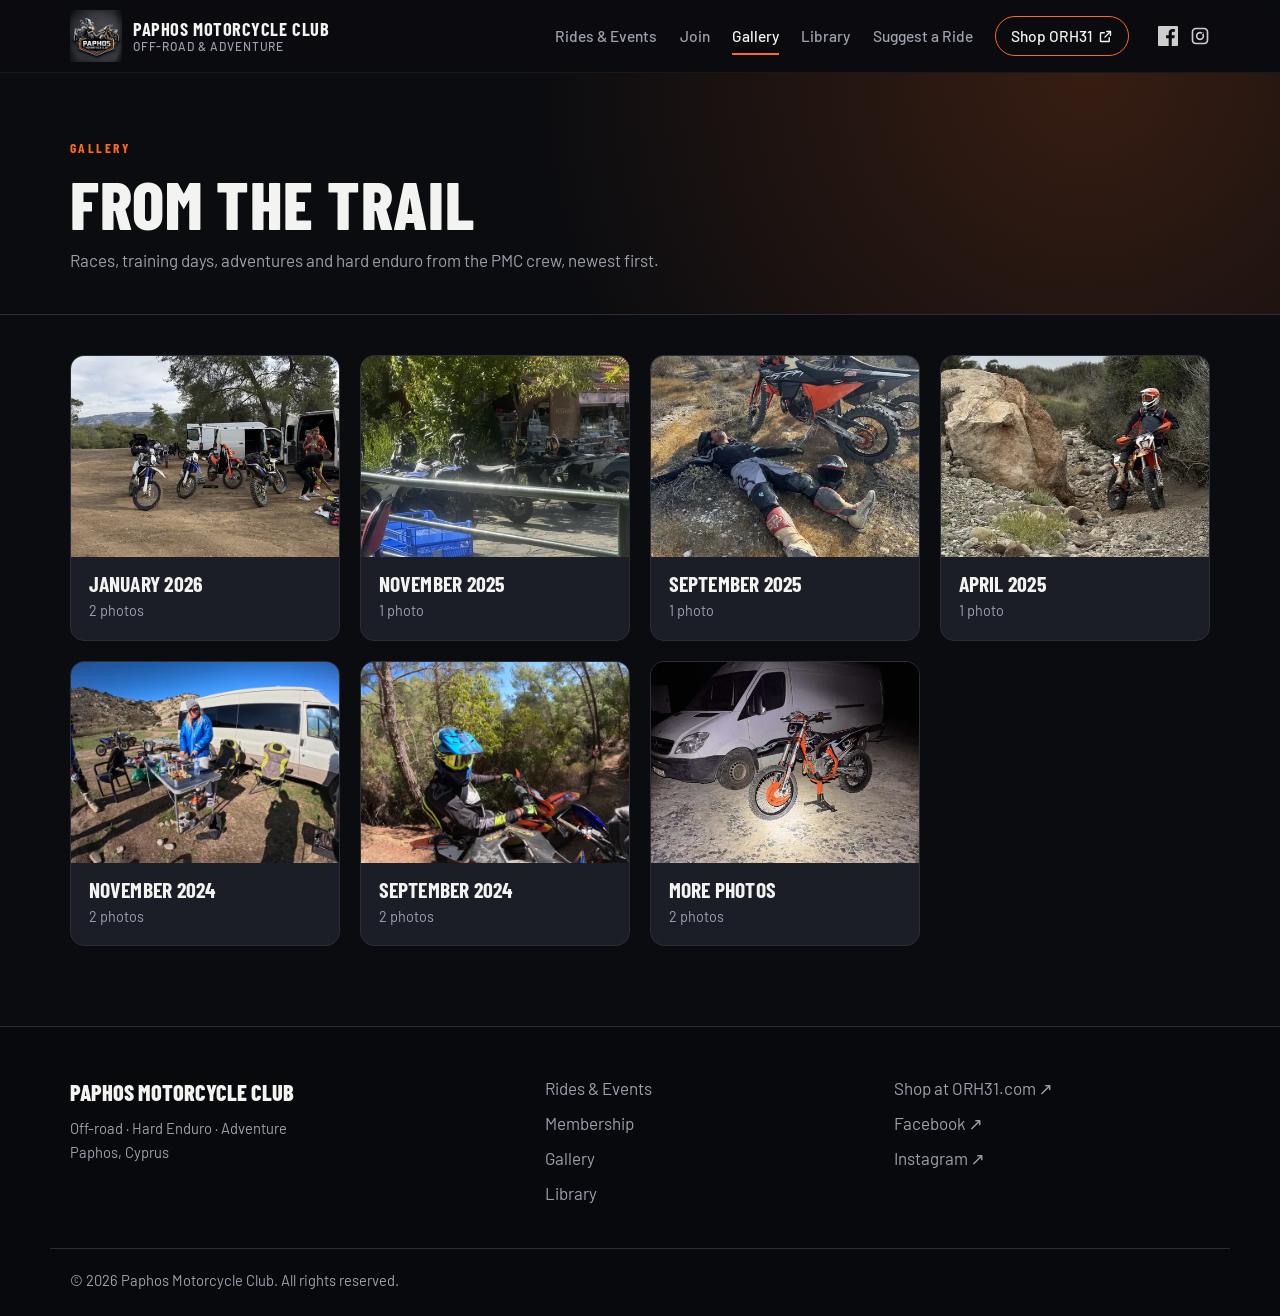
==== gallery.html @ 5f2ffc58 "Move gallery to its own page with dated albums - gallery.html: album list + album view (shareable li" ====
<!DOCTYPE html>
<html lang="en">
<head>
  <meta charset="UTF-8" />
  <meta name="viewport" content="width=device-width, initial-scale=1" />
  <title>Gallery | Paphos Motorcycle Club</title>
  <meta name="description" content="Photo albums from Paphos Motorcycle Club rides, races, coaching days and adventures in Cyprus." />
  <meta name="theme-color" content="#0b0c10" />
  <link rel="canonical" href="https://www.paphosmc.org/gallery.html" />

  <!-- Social share preview -->
  <meta property="og:type" content="website" />
  <meta property="og:title" content="Paphos Motorcycle Club" />
  <meta property="og:description" content="Street, dirt, adventure – we ride it all. Rides, coaching and events in Paphos, Cyprus." />
  <meta property="og:url" content="https://www.paphosmc.org/" />
  <meta property="og:image" content="https://www.paphosmc.org/assets/og-image.jpg" />
  <meta name="twitter:card" content="summary_large_image" />

  <link rel="icon" type="image/png" href="assets/favicon.png" />
  <link rel="apple-touch-icon" href="assets/apple-touch-icon.png" />

  <link rel="preconnect" href="https://fonts.googleapis.com" />
  <link rel="preconnect" href="https://fonts.gstatic.com" crossorigin />
  <link href="https://fonts.googleapis.com/css2?family=Barlow+Condensed:wght@600;700;800&family=Barlow:wght@400;500;600&display=swap" rel="stylesheet" />

  <link rel="stylesheet" href="style.css?v=3" />
</head>
<body>
  <a class="skip-link" href="#main">Skip to content</a>

  <!-- ============ HEADER ============ -->
  <header class="site-header" id="top">
    <div class="container header-inner">
      <a href="index.html" class="brand" aria-label="Paphos Motorcycle Club – home">
        <picture>
          <source srcset="assets/pmc-logo-256.webp" type="image/webp" />
          <img src="assets/pmc-logo-256.png" alt="" width="52" height="52" class="brand-logo" />
        </picture>
        <span class="brand-text">
          Paphos Motorcycle Club
          <small>Off-Road &amp; Adventure</small>
        </span>
      </a>

      <button class="nav-toggle" aria-expanded="false" aria-controls="main-nav" aria-label="Open menu">
        <span></span><span></span><span></span>
      </button>

      <nav class="main-nav" id="main-nav" aria-label="Main">
        <a href="index.html#events">Rides &amp; Events</a>
        <a href="index.html#membership">Join</a>
        <a href="gallery.html" aria-current="page">Gallery</a>
        <a href="index.html#library">Library</a>
        <a href="index.html#ideas">Suggest a Ride</a>
        <a href="https://orh31.com" class="nav-shop" target="_blank" rel="noopener">
          Shop ORH31
          <svg viewBox="0 0 24 24" aria-hidden="true"><path d="M14 4h6v6M20 4l-9 9M18 14v5a1 1 0 0 1-1 1H5a1 1 0 0 1-1-1V7a1 1 0 0 1 1-1h5" /></svg>
        </a>
        <div class="nav-social">
          <a href="https://www.facebook.com/paphosmotoclub.paphosmotoclub" target="_blank" rel="noopener" aria-label="Facebook">
            <img src="assets/facebook.svg" alt="" width="20" height="20" />
          </a>
          <a href="https://www.instagram.com/paphos_moto_club/" target="_blank" rel="noopener" aria-label="Instagram">
            <img src="assets/instagram.svg" alt="" width="20" height="20" />
          </a>
        </div>
      </nav>
    </div>
  </header>

  <main id="main" class="gallery-page">
    <section class="page-hero">
      <div class="container">
        <p class="eyebrow">Gallery</p>
        <h1>From the trail</h1>
        <p class="muted">Races, training days, adventures and hard enduro from the PMC crew, newest first.</p>
      </div>
    </section>

    <section class="section section-tight">
      <div class="container">
        <!-- Album list (default view) -->
        <div id="album-list" class="album-grid" aria-live="polite">
          <div class="skeleton"></div><div class="skeleton"></div><div class="skeleton"></div>
        </div>

        <!-- Single album view (shown when an album is opened) -->
        <div id="album-view" hidden>
          <a href="gallery.html" class="back-link" id="album-back">← All albums</a>
          <div class="album-head">
            <h2 id="album-title"></h2>
            <p class="muted" id="album-meta"></p>
          </div>
          <div id="album-photos" class="gallery-grid"></div>
        </div>
      </div>
    </section>
  </main>

  <!-- ============ FOOTER ============ -->
  <footer class="site-footer">
    <div class="container footer-grid">
      <div>
        <div class="footer-brand">Paphos Motorcycle Club</div>
        <p class="muted small">Off-road · Hard Enduro · Adventure<br />Paphos, Cyprus</p>
      </div>
      <nav class="footer-links" aria-label="Footer">
        <a href="index.html#events">Rides &amp; Events</a>
        <a href="index.html#membership">Membership</a>
        <a href="gallery.html">Gallery</a>
        <a href="index.html#library">Library</a>
      </nav>
      <div class="footer-links">
        <a href="https://orh31.com" target="_blank" rel="noopener">Shop at ORH31.com ↗</a>
        <a href="https://www.facebook.com/paphosmotoclub.paphosmotoclub" target="_blank" rel="noopener">Facebook ↗</a>
        <a href="https://www.instagram.com/paphos_moto_club/" target="_blank" rel="noopener">Instagram ↗</a>
      </div>
    </div>
    <div class="container footer-bottom muted small">
      &copy; <span id="year"></span> Paphos Motorcycle Club. All rights reserved.
    </div>
  </footer>

  <!-- ============ LIGHTBOX ============ -->
  <dialog id="lightbox" class="lightbox" aria-label="Photo viewer">
    <button class="lb-btn lb-close" aria-label="Close">&times;</button>
    <button class="lb-btn lb-prev" aria-label="Previous photo">&#8249;</button>
    <img id="lightbox-img" alt="" />
    <button class="lb-btn lb-next" aria-label="Next photo">&#8250;</button>
  </dialog>

  <script src="script.js?v=3" defer></script>
</body>
</html>
---- style.css ----
/* =========================================================
   Paphos Motorcycle Club – styles
   ========================================================= */

:root {
  --bg: #0b0c10;
  --bg-2: #13151b;
  --bg-3: #1b1e26;
  --line: #2a2e39;
  --text: #f3f3f1;
  --muted: #9da1ad;
  --accent: #ff6a1a;
  --accent-2: #ff8c42;
  --radius: 14px;
  --radius-sm: 10px;
  --shadow: 0 20px 50px rgba(0, 0, 0, 0.45);
  --font-display: "Barlow Condensed", "Arial Narrow", system-ui, sans-serif;
  --font-body: "Barlow", system-ui, -apple-system, "Segoe UI", sans-serif;
  --header-h: 72px;
}

*, *::before, *::after { box-sizing: border-box; }

html { scroll-behavior: smooth; scroll-padding-top: calc(var(--header-h) + 12px); }
@media (prefers-reduced-motion: reduce) { html { scroll-behavior: auto; } * { transition: none !important; animation: none !important; } }

body {
  margin: 0;
  background: var(--bg);
  color: var(--text);
  font-family: var(--font-body);
  font-size: 1.0625rem;
  line-height: 1.6;
  -webkit-font-smoothing: antialiased;
}

[hidden] { display: none !important; }
img { max-width: 100%; display: block; }
a { color: var(--accent-2); text-decoration: none; }
a:hover { color: var(--accent); }
h1, h2, h3 { font-family: var(--font-display); line-height: 1.05; margin: 0 0 0.5rem; letter-spacing: 0.01em; }
h2 { font-size: clamp(2rem, 4.5vw, 2.9rem); text-transform: uppercase; }
h3 { font-size: 1.45rem; }
p { margin: 0 0 1rem; }

.container { width: 100%; max-width: 1180px; margin: 0 auto; padding: 0 1.25rem; }
.muted { color: var(--muted); }
.small { font-size: 0.92rem; }
.eyebrow {
  font-family: var(--font-display);
  font-weight: 700;
  text-transform: uppercase;
  letter-spacing: 0.18em;
  font-size: 0.85rem;
  color: var(--accent);
  margin-bottom: 0.6rem;
}

:focus-visible { outline: 2px solid var(--accent); outline-offset: 3px; border-radius: 4px; }

.skip-link {
  position: absolute; left: -999px; top: 0.5rem; z-index: 100;
  background: var(--accent); color: #111; padding: 0.5rem 1rem; border-radius: 6px;
}
.skip-link:focus { left: 0.5rem; }

/* ---------------- Buttons ---------------- */

.btn {
  display: inline-flex; align-items: center; justify-content: center; gap: 0.5rem;
  min-height: 48px;
  padding: 0.75rem 1.5rem;
  border-radius: 999px;
  border: 1.5px solid transparent;
  font: 600 1rem var(--font-body);
  cursor: pointer;
  transition: transform 0.15s ease, background 0.2s ease, border-color 0.2s ease, box-shadow 0.2s ease;
}
.btn svg { width: 18px; height: 18px; fill: none; stroke: currentColor; stroke-width: 2.2; stroke-linecap: round; stroke-linejoin: round; }
.btn-primary { background: var(--accent); color: #111; box-shadow: 0 10px 30px rgba(255, 106, 26, 0.25); }
.btn-primary:hover { background: var(--accent-2); color: #111; transform: translateY(-2px); }
.btn-ghost { border-color: rgba(255, 255, 255, 0.35); color: var(--text); background: rgba(0, 0, 0, 0.25); backdrop-filter: blur(4px); }
.btn-ghost:hover { border-color: #fff; color: #fff; }
.btn-block { width: 100%; }
.btn-lg { min-height: 56px; padding: 0.9rem 2rem; font-size: 1.1rem; }
.btn[disabled] { opacity: 0.6; cursor: wait; transform: none; }

/* ---------------- Header ---------------- */

.site-header {
  position: sticky; top: 0; z-index: 50;
  background: rgba(11, 12, 16, 0.82);
  backdrop-filter: blur(14px);
  -webkit-backdrop-filter: blur(14px);
  border-bottom: 1px solid rgba(255, 255, 255, 0.06);
}
.header-inner { display: flex; align-items: center; justify-content: space-between; height: var(--header-h); gap: 1rem; }

.brand { display: flex; align-items: center; gap: 0.7rem; color: var(--text); }
.brand:hover { color: var(--text); }
.brand-logo { width: 52px; height: 52px; object-fit: contain; }
.brand-text { display: flex; flex-direction: column; font-family: var(--font-display); font-weight: 700; font-size: 1.15rem; text-transform: uppercase; letter-spacing: 0.03em; line-height: 1.1; }
.brand-text small { font-family: var(--font-body); font-weight: 500; font-size: 0.75rem; letter-spacing: 0.08em; color: var(--muted); }

.main-nav { display: flex; align-items: center; gap: 1.4rem; }
.main-nav > a { color: var(--muted); font-weight: 500; font-size: 0.97rem; position: relative; padding: 0.4rem 0; }
.main-nav > a:hover { color: var(--text); }
.main-nav > a:not(.nav-shop)::after {
  content: ""; position: absolute; left: 0; right: 0; bottom: 0; height: 2px;
  background: var(--accent); transform: scaleX(0); transform-origin: left; transition: transform 0.2s ease;
}
.main-nav > a:not(.nav-shop):hover::after { transform: scaleX(1); }

.nav-shop {
  display: inline-flex !important; align-items: center; gap: 0.35rem;
  color: var(--text) !important;
  border: 1.5px solid var(--accent); border-radius: 999px;
  padding: 0.4rem 0.95rem !important;
}
.nav-shop:hover { background: var(--accent); color: #111 !important; }
.nav-shop svg { width: 15px; height: 15px; fill: none; stroke: currentColor; stroke-width: 2.2; stroke-linecap: round; stroke-linejoin: round; }

.nav-social { display: flex; gap: 0.75rem; padding-left: 0.4rem; }
.nav-social a { display: flex; opacity: 0.8; transition: opacity 0.2s; }
.nav-social a:hover { opacity: 1; }

.nav-toggle { display: none; width: 46px; height: 46px; border: 0; background: transparent; cursor: pointer; padding: 11px; flex-direction: column; justify-content: space-between; }
.nav-toggle span { display: block; height: 2px; background: var(--text); border-radius: 2px; transition: transform 0.25s ease, opacity 0.2s ease; }
.nav-toggle[aria-expanded="true"] span:nth-child(1) { transform: translateY(10px) rotate(45deg); }
.nav-toggle[aria-expanded="true"] span:nth-child(2) { opacity: 0; }
.nav-toggle[aria-expanded="true"] span:nth-child(3) { transform: translateY(-10px) rotate(-45deg); }

/* ---------------- Hero ---------------- */

.hero {
  position: relative;
  min-height: min(88vh, 760px);
  display: flex; align-items: flex-end;
  background:
    linear-gradient(180deg, rgba(11, 12, 16, 0.15) 0%, rgba(11, 12, 16, 0.35) 45%, rgba(11, 12, 16, 0.96) 100%),
    linear-gradient(90deg, rgba(11, 12, 16, 0.75) 0%, rgba(11, 12, 16, 0) 65%),
    url("assets/hero.webp") center 40% / cover no-repeat;
}
@media (max-width: 900px) {
  .hero { background-image:
    linear-gradient(180deg, rgba(11, 12, 16, 0.35) 0%, rgba(11, 12, 16, 0.65) 40%, rgba(11, 12, 16, 0.97) 100%),
    url("assets/hero-sm.webp"); }
}
.hero-content { padding-top: 6rem; padding-bottom: 4.5rem; }
.hero h1 {
  font-size: clamp(2.9rem, 8vw, 5.6rem);
  font-weight: 800;
  text-transform: uppercase;
  line-height: 0.95;
  margin-bottom: 1.1rem;
}
.hero h1 span { color: var(--accent); }
.hero-lead { max-width: 560px; font-size: 1.15rem; color: #d6d7dc; margin-bottom: 1.8rem; }
.hero-buttons { display: flex; flex-wrap: wrap; gap: 0.8rem; }

/* ---------------- Pillars ---------------- */

.pillars { border-bottom: 1px solid var(--line); }
.pillars-grid { display: grid; grid-template-columns: repeat(3, 1fr); }
.pillar { padding: 2rem 1.75rem 2rem 0; }
.pillar + .pillar { padding-left: 1.75rem; border-left: 1px solid var(--line); }
.pillar-num { font-family: var(--font-display); font-weight: 800; color: var(--accent); font-size: 1rem; letter-spacing: 0.1em; }
.pillar h3 { margin-top: 0.3rem; text-transform: uppercase; }
.pillar p { color: var(--muted); margin: 0; font-size: 0.98rem; }

/* ---------------- Sections ---------------- */

.section { padding: 5rem 0; }
.section-alt { background: var(--bg-2); border-top: 1px solid var(--line); border-bottom: 1px solid var(--line); }
.section-header { max-width: 680px; margin-bottom: 2.5rem; }
.section-header p:last-child { color: var(--muted); }

.split { display: grid; grid-template-columns: 1fr 1.05fr; gap: 3.5rem; align-items: start; }
.split-copy p { color: var(--muted); }
.split-copy h2 { margin-bottom: 1rem; }

.checks { list-style: none; padding: 0; margin: 1.5rem 0 2rem; }
.checks li { position: relative; padding-left: 2rem; margin-bottom: 0.7rem; font-weight: 500; }
.checks li::before {
  content: ""; position: absolute; left: 0; top: 0.3rem; width: 1.2rem; height: 1.2rem; border-radius: 50%;
  background: var(--accent) url("data:image/svg+xml,%3Csvg xmlns='http://www.w3.org/2000/svg' viewBox='0 0 24 24' fill='none' stroke='%23111' stroke-width='3.5' stroke-linecap='round' stroke-linejoin='round'%3E%3Cpath d='M5 12l5 5L20 7'/%3E%3C/svg%3E") center / 70% no-repeat;
}

.card {
  background: var(--bg-3);
  border: 1px solid var(--line);
  border-radius: var(--radius);
  box-shadow: var(--shadow);
}

/* ---------------- Events ---------------- */

.events-grid { display: grid; grid-template-columns: repeat(auto-fill, minmax(300px, 1fr)); gap: 1.25rem; }

.event-card { display: flex; flex-direction: column; overflow: hidden; transition: transform 0.2s ease, border-color 0.2s ease; }
.event-card:hover { transform: translateY(-4px); border-color: rgba(255, 106, 26, 0.5); }

.event-date {
  display: flex; align-items: center; gap: 1rem;
  padding: 1rem 1.25rem;
  background: linear-gradient(90deg, rgba(255, 106, 26, 0.16), rgba(255, 106, 26, 0));
  border-bottom: 1px solid var(--line);
}
.event-date-box {
  flex: none; width: 58px; text-align: center; border-radius: 10px; overflow: hidden;
  background: var(--bg); border: 1px solid var(--line);
  font-family: var(--font-display); text-transform: uppercase;
}
.event-date-box .m { display: block; background: var(--accent); color: #111; font-weight: 700; font-size: 0.8rem; letter-spacing: 0.08em; padding: 2px 0; }
.event-date-box .d { display: block; font-weight: 800; font-size: 1.7rem; line-height: 1.2; }
.event-date-box.tba .d { font-size: 1.05rem; line-height: 2.3; }
.event-when { font-weight: 600; line-height: 1.3; }
.event-when small { display: block; color: var(--muted); font-weight: 400; }

.event-body { padding: 1.25rem; display: flex; flex-direction: column; flex: 1; }
.event-tags { display: flex; flex-wrap: wrap; gap: 0.4rem; margin-bottom: 0.75rem; }
.tag {
  font-size: 0.75rem; font-weight: 600; text-transform: uppercase; letter-spacing: 0.06em;
  padding: 0.2rem 0.6rem; border-radius: 999px;
  border: 1px solid var(--line); color: var(--muted);
}
.tag-accent { border-color: rgba(255, 106, 26, 0.5); color: var(--accent-2); }
.event-body h3 { margin-bottom: 0.4rem; }
.event-loc { color: var(--muted); font-size: 0.95rem; display: flex; gap: 0.35rem; align-items: center; margin-bottom: 0.6rem; }
.event-loc svg { width: 16px; height: 16px; flex: none; fill: none; stroke: var(--accent); stroke-width: 2; }
.event-desc { color: #c9cbd2; font-size: 0.98rem; }
.event-actions { margin-top: auto; padding-top: 0.75rem; display: flex; gap: 0.6rem; flex-wrap: wrap; align-items: center; }
.event-actions .btn { min-height: 44px; padding: 0.55rem 1.2rem; font-size: 0.95rem; }
.event-more { font-weight: 600; font-size: 0.95rem; }

.empty-state { grid-column: 1 / -1; padding: 2.5rem; text-align: center; border: 1.5px dashed var(--line); border-radius: var(--radius); color: var(--muted); }
.empty-state strong { display: block; color: var(--text); font-family: var(--font-display); font-size: 1.5rem; text-transform: uppercase; margin-bottom: 0.3rem; }
.empty-state .btn { margin-top: 1rem; }

.skeleton { height: 260px; border-radius: var(--radius); background: linear-gradient(90deg, var(--bg-2), var(--bg-3), var(--bg-2)); background-size: 200% 100%; animation: shimmer 1.4s infinite; }
@keyframes shimmer { to { background-position: -200% 0; } }

/* ---------------- Forms ---------------- */

.form { padding: 1.75rem; }
.form h3 { margin-bottom: 1.25rem; text-transform: uppercase; }
.form label { display: block; font-size: 0.9rem; font-weight: 600; color: #d4d6dc; margin-bottom: 1rem; }
.form-row { display: grid; grid-template-columns: 1fr 1fr; gap: 0 1rem; }
.form input, .form select, .form textarea {
  display: block; width: 100%;
  margin-top: 0.35rem;
  min-height: 48px;
  padding: 0.7rem 0.9rem;
  border-radius: var(--radius-sm);
  border: 1px solid var(--line);
  background: var(--bg);
  color: var(--text);
  font: 400 1rem var(--font-body); /* 16px+ prevents iOS zoom */
  transition: border-color 0.2s, box-shadow 0.2s;
}
.form textarea { resize: vertical; min-height: 90px; }
.form select { appearance: none; background-image: url("data:image/svg+xml,%3Csvg xmlns='http://www.w3.org/2000/svg' viewBox='0 0 24 24' fill='none' stroke='%239da1ad' stroke-width='2'%3E%3Cpath d='M6 9l6 6 6-6'/%3E%3C/svg%3E"); background-repeat: no-repeat; background-position: right 0.8rem center; background-size: 18px; padding-right: 2.5rem; }
.form input:focus, .form select:focus, .form textarea:focus { outline: none; border-color: var(--accent); box-shadow: 0 0 0 3px rgba(255, 106, 26, 0.2); }
.form ::placeholder { color: #6b6f7b; }
.form-status { margin: 0.9rem 0 0; font-weight: 600; min-height: 1.4em; }
.form-status.ok { color: #5fd38d; }
.form-status.err { color: #ff7a7a; }

/* ---------------- Gallery ---------------- */

.gallery-grid { columns: 4 220px; column-gap: 0.75rem; }
.gallery-item {
  display: block; width: 100%; margin: 0 0 0.75rem; break-inside: avoid;
  position: relative; overflow: hidden; border-radius: var(--radius-sm);
  background: var(--bg-3); border: 0; padding: 0; cursor: zoom-in;
}
.gallery-item img { width: 100%; height: auto; transition: transform 0.5s ease, filter 0.3s; }
.gallery-item:hover img { transform: scale(1.06); filter: brightness(1.08); }

/* ---------------- Partner band (ORH31) ---------------- */

.partner {
  position: relative;
  padding: 3.5rem 0;
  background:
    radial-gradient(circle at 85% 50%, rgba(255, 106, 26, 0.28), transparent 55%),
    linear-gradient(135deg, #17191f, #0e0f13);
  border-top: 1px solid var(--line);
  border-bottom: 1px solid var(--line);
  overflow: hidden;
}
.partner::before {
  content: ""; position: absolute; inset: 0;
  background: repeating-linear-gradient(-45deg, rgba(255, 255, 255, 0.025) 0 2px, transparent 2px 14px);
  pointer-events: none;
}
.partner-inner { position: relative; display: flex; align-items: center; justify-content: space-between; gap: 2rem; }
.partner h2 { font-size: clamp(1.8rem, 3.6vw, 2.5rem); }
.partner p { color: #c9cbd2; max-width: 620px; margin: 0; }
.partner .btn { flex: none; }

/* ---------------- Library ---------------- */

.library-list { list-style: none; padding: 0; margin: 0; display: grid; grid-template-columns: repeat(auto-fill, minmax(320px, 1fr)); gap: 0.75rem; }
.doc {
  display: flex; align-items: center; gap: 1rem;
  padding: 1rem 1.15rem;
  background: var(--bg-3); border: 1px solid var(--line); border-radius: var(--radius-sm);
  color: var(--text);
  transition: border-color 0.2s, transform 0.2s;
}
.doc:hover { border-color: var(--accent); color: var(--text); transform: translateX(3px); }
.doc-icon { flex: none; width: 42px; height: 42px; border-radius: 8px; display: grid; place-items: center; background: rgba(255, 106, 26, 0.14); color: var(--accent); font: 800 0.75rem var(--font-display); letter-spacing: 0.05em; }
.doc-title { font-weight: 600; line-height: 1.3; flex: 1; }
.doc-title small { display: block; color: var(--muted); font-weight: 400; }
.doc-dl { width: 22px; height: 22px; flex: none; fill: none; stroke: var(--muted); stroke-width: 2; stroke-linecap: round; stroke-linejoin: round; }
.doc:hover .doc-dl { stroke: var(--accent); }

/* ---------------- Footer ---------------- */

.site-footer { background: #08090c; border-top: 1px solid var(--line); padding: 3rem 0 1.5rem; }
.footer-grid { display: grid; grid-template-columns: 1.4fr 1fr 1fr; gap: 2rem; }
.footer-brand { font-family: var(--font-display); font-weight: 800; font-size: 1.4rem; text-transform: uppercase; margin-bottom: 0.4rem; }
.footer-links { display: flex; flex-direction: column; gap: 0.5rem; }
.footer-links a { color: var(--muted); }
.footer-links a:hover { color: var(--accent); }
.footer-bottom { margin-top: 2.5rem; padding-top: 1.25rem; border-top: 1px solid var(--line); }

/* ---------------- Dialogs ---------------- */

dialog { color: var(--text); }
dialog::backdrop { background: rgba(0, 0, 0, 0.78); backdrop-filter: blur(3px); }

.dialog {
  width: min(460px, calc(100% - 2rem));
  max-height: calc(100dvh - 2rem);
  padding: 1.75rem;
  border: 1px solid var(--line); border-radius: var(--radius);
  background: var(--bg-3); box-shadow: var(--shadow);
}
.dialog .form { padding: 0; margin-top: 1rem; }
.dialog h3 { padding-right: 2rem; text-transform: uppercase; }
.dialog-close-form { position: absolute; top: 0.6rem; right: 0.6rem; margin: 0; }
.dialog-close { width: 44px; height: 44px; border: 0; background: transparent; color: var(--muted); font-size: 1.8rem; cursor: pointer; border-radius: 50%; }
.dialog-close:hover { color: var(--text); background: rgba(255, 255, 255, 0.06); }

.lightbox { width: 100vw; height: 100dvh; max-width: none; max-height: none; margin: 0; padding: 0; border: 0; background: transparent; }
.lightbox[open] { display: flex; align-items: center; justify-content: center; }
.lightbox::backdrop { background: rgba(0, 0, 0, 0.93); }
.lightbox img { max-width: calc(100vw - 2rem); max-height: calc(100dvh - 6rem); object-fit: contain; border-radius: 6px; }
.lb-btn { position: fixed; width: 52px; height: 52px; border-radius: 50%; border: 0; background: rgba(255, 255, 255, 0.1); color: #fff; font-size: 2rem; line-height: 1; cursor: pointer; display: grid; place-items: center; }
.lb-btn:hover { background: var(--accent); color: #111; }
.lb-close { top: 1rem; right: 1rem; }
.lb-prev { left: 1rem; top: 50%; transform: translateY(-50%); }
.lb-next { right: 1rem; top: 50%; transform: translateY(-50%); }

/* ---------------- Gallery page ---------------- */

.section-header-row { max-width: none; display: flex; align-items: flex-end; justify-content: space-between; gap: 1.5rem; flex-wrap: wrap; }
.section-header-row > div { max-width: 680px; }

.teaser-grid { display: grid; grid-template-columns: repeat(4, 1fr); gap: 0.75rem; }
.teaser-item { display: block; aspect-ratio: 4 / 3; overflow: hidden; border-radius: var(--radius-sm); background: var(--bg-3); }
.teaser-item img { width: 100%; height: 100%; object-fit: cover; transition: transform 0.5s ease; }
.teaser-grid:hover .teaser-item img { transform: scale(1.04); }

.page-hero { padding: 4rem 0 1.5rem; border-bottom: 1px solid var(--line); background: radial-gradient(circle at 85% 0%, rgba(255, 106, 26, 0.18), transparent 50%); }
.page-hero h1 { font-size: clamp(2.6rem, 6vw, 4.2rem); font-weight: 800; text-transform: uppercase; }
.section-tight { padding-top: 2.5rem; }
.main-nav > a[aria-current="page"] { color: var(--text); }
.main-nav > a[aria-current="page"]::after { transform: scaleX(1); }

.album-grid { display: grid; grid-template-columns: repeat(auto-fill, minmax(260px, 1fr)); gap: 1.25rem; }
.album-card { display: block; color: var(--text); border-radius: var(--radius); overflow: hidden; background: var(--bg-3); border: 1px solid var(--line); transition: transform 0.2s ease, border-color 0.2s ease; }
.album-card:hover { color: var(--text); transform: translateY(-4px); border-color: rgba(255, 106, 26, 0.5); }
.album-cover { display: block; aspect-ratio: 4 / 3; overflow: hidden; background: var(--bg-2); }
.album-cover img { width: 100%; height: 100%; object-fit: cover; transition: transform 0.5s ease; }
.album-card:hover .album-cover img { transform: scale(1.05); }
.album-info { display: block; padding: 0.9rem 1.1rem 1rem; }
.album-info strong { display: block; font-family: var(--font-display); font-size: 1.35rem; text-transform: uppercase; letter-spacing: 0.01em; line-height: 1.15; }
.album-info small { color: var(--muted); font-size: 0.9rem; }

.back-link { display: inline-block; font-weight: 600; margin-bottom: 1rem; }
.album-head { margin-bottom: 1.5rem; }
.album-head h2 { margin-bottom: 0.2rem; }

@media (max-width: 760px) {
  .teaser-grid { grid-template-columns: repeat(2, 1fr); gap: 0.5rem; }
  .album-grid { grid-template-columns: repeat(2, 1fr); gap: 0.75rem; }
  .album-info { padding: 0.6rem 0.75rem 0.75rem; }
  .album-info strong { font-size: 1.1rem; }
  .page-hero { padding-top: 2.5rem; }
}

/* ---------------- Responsive ---------------- */

@media (max-width: 1020px) {
  :root { --header-h: 64px; }
  .brand-logo { width: 44px; height: 44px; }
  .nav-toggle { display: flex; }
  .main-nav {
    position: fixed; top: var(--header-h); left: 0; right: 0;
    flex-direction: column; align-items: stretch; gap: 0;
    padding: 0.5rem 1.25rem 1.5rem;
    background: rgba(11, 12, 16, 0.98);
    border-bottom: 1px solid var(--line);
    transform: translateY(-110%); visibility: hidden;
    transition: transform 0.3s ease, visibility 0.3s;
    max-height: calc(100dvh - var(--header-h)); overflow-y: auto;
  }
  .main-nav.open { transform: none; visibility: visible; }
  .main-nav > a { padding: 0.95rem 0; font-size: 1.1rem; border-bottom: 1px solid var(--line); color: var(--text); }
  .main-nav > a::after { display: none; }
  .nav-shop { justify-content: center; margin-top: 1rem; padding: 0.8rem !important; border-bottom: 1.5px solid var(--accent) !important; }
  .nav-social { justify-content: center; padding: 1.25rem 0 0; gap: 1.5rem; }
  .nav-social img { width: 26px; height: 26px; }
}

@media (max-width: 760px) {
  body { font-size: 1rem; }
  .section { padding: 3.5rem 0; }
  .hero { min-height: 82vh; }
  .hero-content { padding-bottom: 3rem; }
  .hero-buttons .btn { flex: 1 1 100%; }
  .pillars-grid { grid-template-columns: 1fr; }
  .pillar, .pillar + .pillar { padding: 1.4rem 0; border-left: 0; }
  .pillar + .pillar { border-top: 1px solid var(--line); }
  .split { grid-template-columns: 1fr; gap: 2rem; }
  .form { padding: 1.25rem; }
  .form-row { grid-template-columns: 1fr; }
  .gallery-grid { columns: 2; column-gap: 0.5rem; }
  .gallery-item { margin-bottom: 0.5rem; }
  .partner-inner { flex-direction: column; align-items: stretch; text-align: left; }
  .partner .btn { width: 100%; }
  .library-list { grid-template-columns: 1fr; }
  .footer-grid { grid-template-columns: 1fr; gap: 1.5rem; }
  .brand-text { font-size: 1rem; }
  .lb-prev, .lb-next { top: auto; bottom: 1rem; transform: none; }
  .lb-prev { left: calc(50% - 64px); }
  .lb-next { right: calc(50% - 64px); }
}
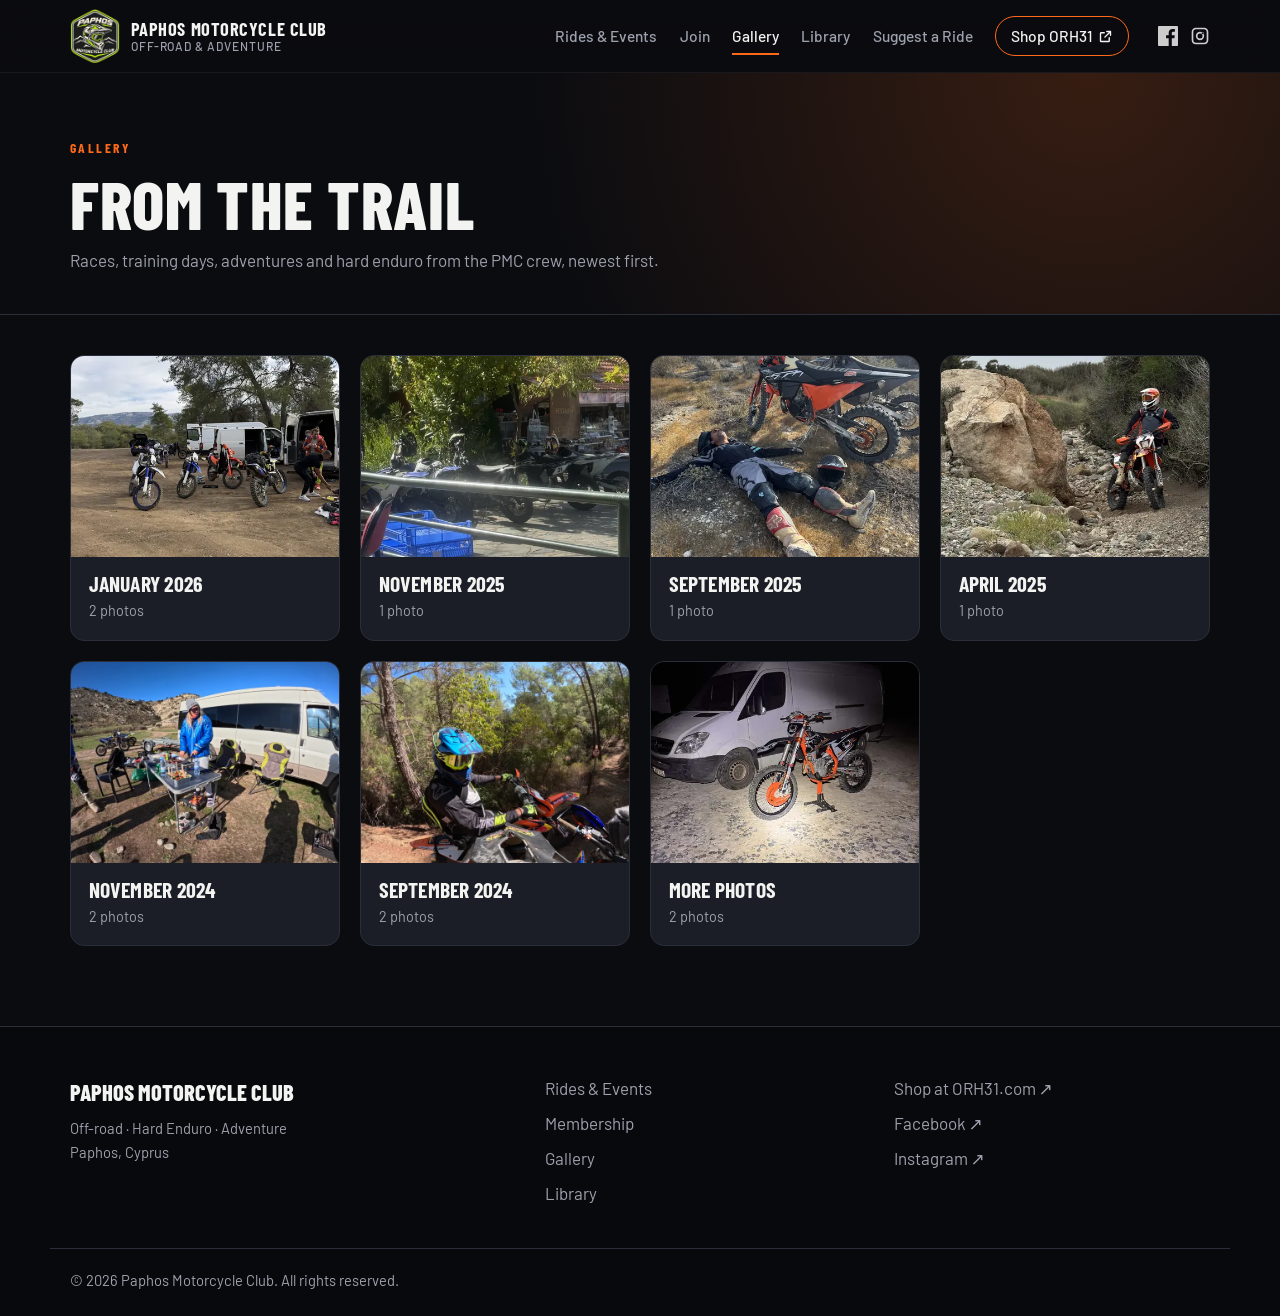
==== commit 8365c01c: "New club logo (helmet hex badge): header, favicon, touch icon Co-Authored-By: Claude Opus 5.5 <norep" ====
--- a/gallery.html
+++ b/gallery.html
@@ -16,14 +16,14 @@
   <meta property="og:image" content="https://www.paphosmc.org/assets/og-image.jpg" />
   <meta name="twitter:card" content="summary_large_image" />
 
-  <link rel="icon" type="image/png" href="assets/favicon.png" />
-  <link rel="apple-touch-icon" href="assets/apple-touch-icon.png" />
+  <link rel="icon" type="image/png" href="assets/favicon.png?v=4" />
+  <link rel="apple-touch-icon" href="assets/apple-touch-icon.png?v=4" />
 
   <link rel="preconnect" href="https://fonts.googleapis.com" />
   <link rel="preconnect" href="https://fonts.gstatic.com" crossorigin />
   <link href="https://fonts.googleapis.com/css2?family=Barlow+Condensed:wght@600;700;800&family=Barlow:wght@400;500;600&display=swap" rel="stylesheet" />
 
-  <link rel="stylesheet" href="style.css?v=3" />
+  <link rel="stylesheet" href="style.css?v=4" />
 </head>
 <body>
   <a class="skip-link" href="#main">Skip to content</a>
@@ -33,8 +33,8 @@
     <div class="container header-inner">
       <a href="index.html" class="brand" aria-label="Paphos Motorcycle Club – home">
         <picture>
-          <source srcset="assets/pmc-logo-256.webp" type="image/webp" />
-          <img src="assets/pmc-logo-256.png" alt="" width="52" height="52" class="brand-logo" />
+          <source srcset="assets/pmc-logo-256.webp?v=4" type="image/webp" />
+          <img src="assets/pmc-logo-256.png?v=4" alt="" width="48" height="52" class="brand-logo" />
         </picture>
         <span class="brand-text">
           Paphos Motorcycle Club
--- a/style.css
+++ b/style.css
@@ -98,7 +98,7 @@
 
 .brand { display: flex; align-items: center; gap: 0.7rem; color: var(--text); }
 .brand:hover { color: var(--text); }
-.brand-logo { width: 52px; height: 52px; object-fit: contain; }
+.brand-logo { width: auto; height: 54px; object-fit: contain; }
 .brand-text { display: flex; flex-direction: column; font-family: var(--font-display); font-weight: 700; font-size: 1.15rem; text-transform: uppercase; letter-spacing: 0.03em; line-height: 1.1; }
 .brand-text small { font-family: var(--font-body); font-weight: 500; font-size: 0.75rem; letter-spacing: 0.08em; color: var(--muted); }
 
@@ -396,7 +396,7 @@
 
 @media (max-width: 1020px) {
   :root { --header-h: 64px; }
-  .brand-logo { width: 44px; height: 44px; }
+  .brand-logo { width: auto; height: 46px; }
   .nav-toggle { display: flex; }
   .main-nav {
     position: fixed; top: var(--header-h); left: 0; right: 0;
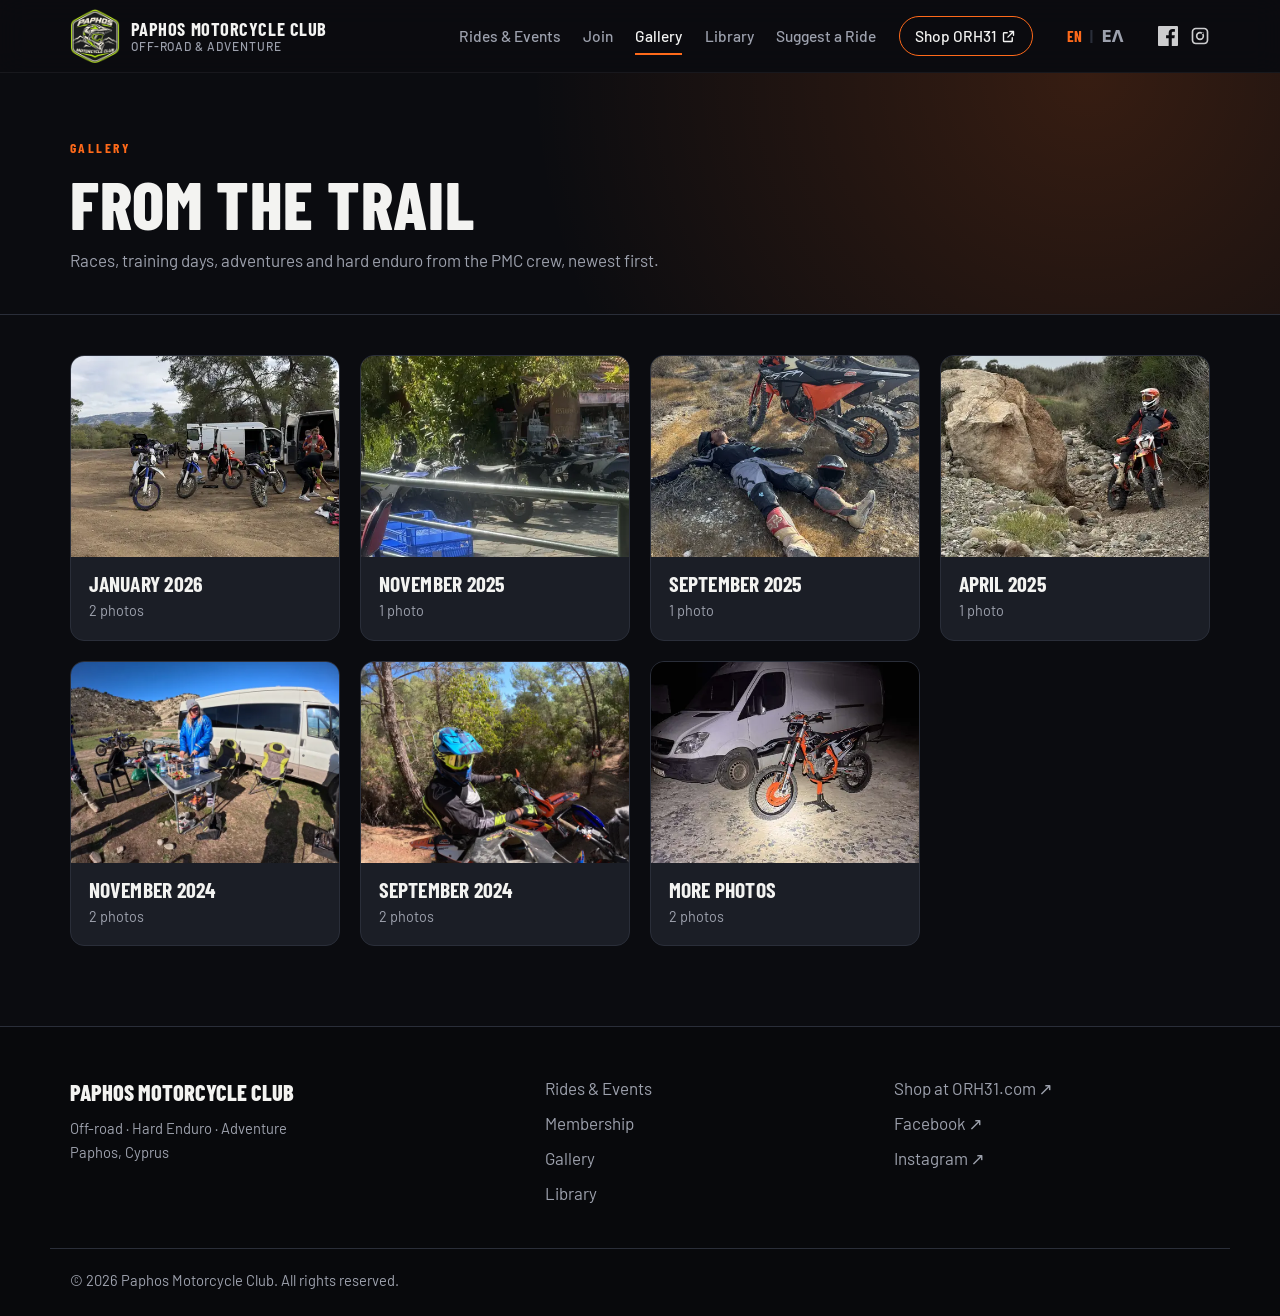
==== commit 66abfc79: "Load i18n.js on gallery page, bump script version" ====
--- a/gallery.html
+++ b/gallery.html
@@ -24,6 +24,7 @@
   <link href="https://fonts.googleapis.com/css2?family=Barlow+Condensed:wght@600;700;800&family=Barlow:wght@400;500;600&display=swap" rel="stylesheet" />
 
   <link rel="stylesheet" href="style.css?v=4" />
+  <script src="i18n.js?v=1"></script>
 </head>
 <body>
   <a class="skip-link" href="#main">Skip to content</a>
@@ -129,6 +130,6 @@
     <button class="lb-btn lb-next" aria-label="Next photo">&#8250;</button>
   </dialog>
 
-  <script src="script.js?v=3" defer></script>
+  <script src="script.js?v=5" defer></script>
 </body>
 </html>
